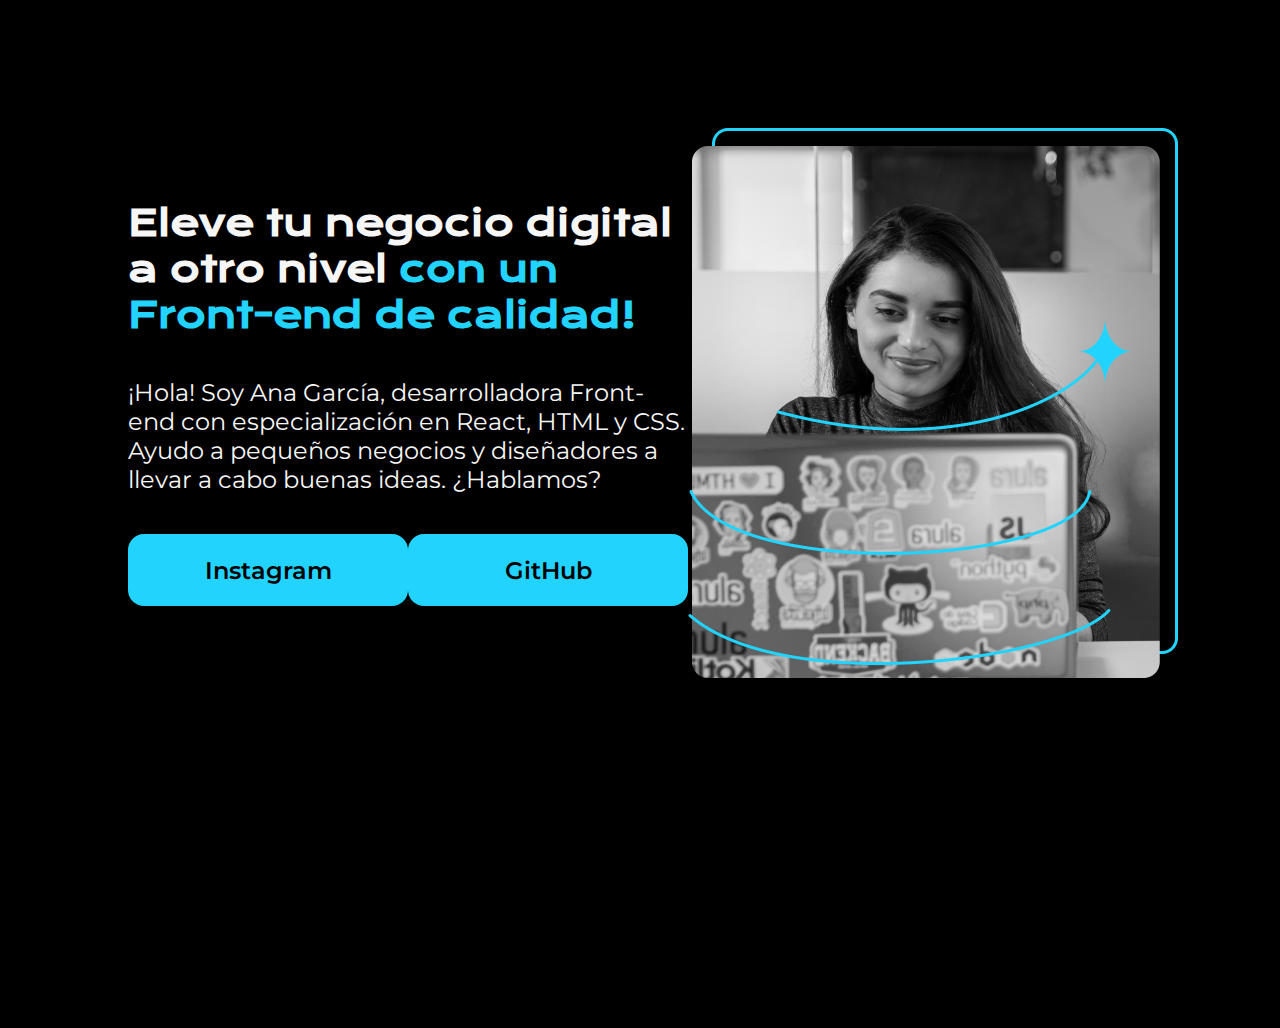
==== principiante-prog/03-html-css/index.html @ 8ad69adc "first commit" ====
<!DOCTYPE html>
<html lang="es-mx">
    <head>
        <meta charset="UTF-8" />
        <meta http-equiv="X-UA-Compatible" content="IE=edge" />
        <meta name="viewport" content="width=device-width, initial-scale=1.0" />
        <title>Portafolio</title>
        <link rel="stylesheet" href="style.css" />
    </head>
    <body>
        <header></header>
        <main class="presentacion">
            <section class="presentacion__contenido">
                <h1 class="presentacion__contenido__titulo">
                    Eleve tu negocio digital a otro nivel
                    <strong class="titulo-destaque"
                        >con un Front-end de calidad!
                    </strong>
                </h1>
                <p class="presentacion__contenido__texto">
                    ¡Hola! Soy Ana García, desarrolladora Front-end con
                    especialización en React, HTML y CSS. Ayudo a pequeños
                    negocios y diseñadores a llevar a cabo buenas ideas.
                    ¿Hablamos?
                </p>
                <div class="presentacion__enlaces">
                    <a
                        class="presentacion__enlaces__link"
                        href="https://instagram.com/"
                        >Instagram</a
                    >
                    <a
                        class="presentacion__enlaces__link"
                        href="https://github.com/"
                        >GitHub</a
                    >
                </div>
            </section>
            <img
                src="Imagen.png"
                alt="Foto de Ana García desarrolando un proyecto"
            />
        </main>
        <footer></footer>
    </body>
</html>
---- principiante-prog/03-html-css/style.css ----
@import url('https://fonts.googleapis.com/css2?family=Krona+One&family=Montserrat&display=swap');

* {
    padding: 0;
    margin: 0;
}

body {
    height: 100vh;
    box-sizing: border-box;
    background-color: #000000;
    color: #f6f6f6;
}

.titulo-destaque {
    color: #22d4fd;
}

.presentacion {
    margin: 10%;
    display: flex;
    align-items: center;
    justify-content: space-between;
}

.presentacion__contenido {
    width: 615px;
    display: flex;
    flex-direction: column;
    gap: 40px;
}

.presentacion__contenido__titulo {
    font-size: 36px;
    font-family: 'Krona One', sans-serif;
}

.presentacion__contenido__texto {
    font-size: 24px;
    font-family: 'Montserrat', sans-serif;
}

.presentacion__enlaces {
    display: flex;
    justify-content: space-between;
}

.presentacion__enlaces__link {
    width: 280px;
    background-color: #22d4fd;
    text-decoration: none;
    text-align: center;
    border-radius: 16px;
    padding-block: 21.5px;
    font-family: 'Montserrat', sans-serif;
    font-size: 24px;
    font-weight: 600;
    color: #000;
}
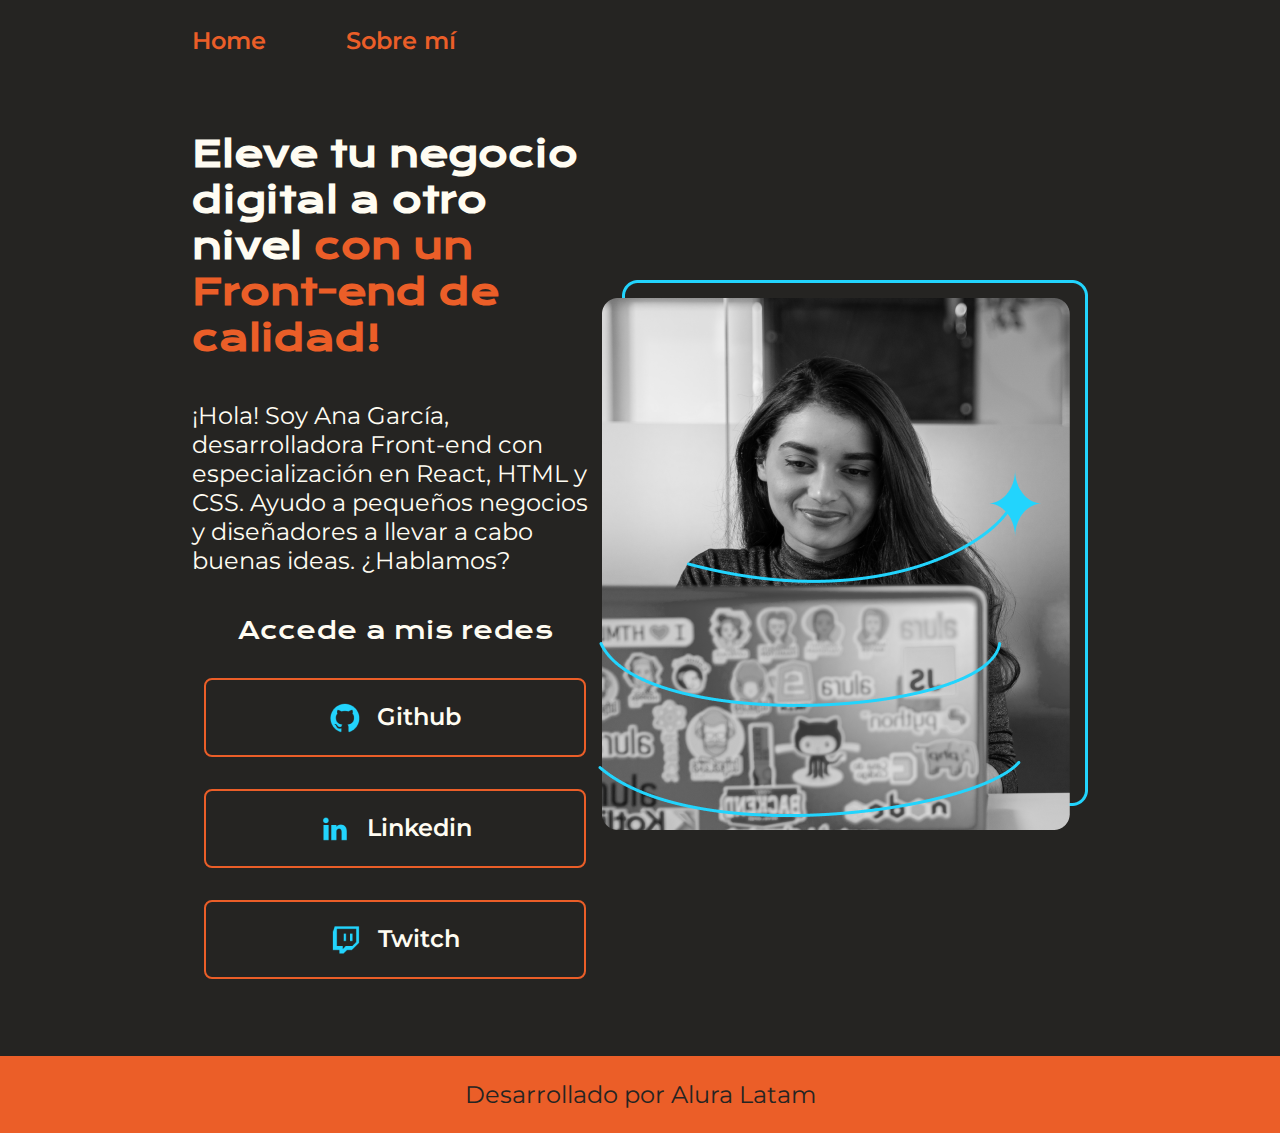
==== commit cad7d6eb: "completamos el curso html-css con variables" ====
--- a/principiante-prog/03-html-css/index.html
+++ b/principiante-prog/03-html-css/index.html
@@ -5,10 +5,15 @@
         <meta http-equiv="X-UA-Compatible" content="IE=edge" />
         <meta name="viewport" content="width=device-width, initial-scale=1.0" />
         <title>Portafolio</title>
-        <link rel="stylesheet" href="style.css" />
+        <link rel="stylesheet" href="./styles/style.css" />
     </head>
     <body>
-        <header></header>
+        <header class="header">
+            <nav class="header__menu">
+                <a class="header__menu__link" href="index.html">Home</a>
+                <a class="header__menu__link" href="about.html">Sobre mí</a>
+            </nav>
+        </header>
         <main class="presentacion">
             <section class="presentacion__contenido">
                 <h1 class="presentacion__contenido__titulo">
@@ -24,23 +29,39 @@
                     ¿Hablamos?
                 </p>
                 <div class="presentacion__enlaces">
-                    <a
-                        class="presentacion__enlaces__link"
-                        href="https://instagram.com/"
-                        >Instagram</a
-                    >
+                    <h2 class="presentacion__enlaces__subtitulo">
+                        Accede a mis redes
+                    </h2>
                     <a
                         class="presentacion__enlaces__link"
                         href="https://github.com/"
-                        >GitHub</a
                     >
+                        <img src="./assets/github.png" />
+                        Github
+                    </a>
+                    <a
+                        class="presentacion__enlaces__link"
+                        href="https://linkedin.com/in/"
+                    >
+                        <img src="./assets/linkedin.png" />
+                        Linkedin
+                    </a>
+                    <a
+                        class="presentacion__enlaces__link"
+                        href="https://twitch.tv/"
+                    >
+                        <img src="./assets/twitch.png" />
+                        Twitch
+                    </a>
                 </div>
             </section>
             <img
-                src="Imagen.png"
+                src="./assets/Imagen.png"
                 alt="Foto de Ana García desarrolando un proyecto"
             />
         </main>
-        <footer></footer>
+        <footer class="footer">
+            <p>Desarrollado por Alura Latam</p>
+        </footer>
     </body>
 </html>
--- a/principiante-prog/03-html-css/styles/style.css
+++ b/principiante-prog/03-html-css/styles/style.css
@@ -0,0 +1,117 @@
+@import url('https://fonts.googleapis.com/css2?family=Krona+One&family=Montserrat:wght@400;600&display=swap');
+
+:root {
+    /* --color-primario: #000;
+    --color-secundario: #f6f6f6;
+    --color-terciario: #22d4fd;
+    --color-hover: #272727; */
+
+    --color-primario: #252422;
+    --color-secundario: #fffcf2;
+    --color-terciario: #eb5e28;
+    --color-hover: #403d39;
+
+    --fuente-montserrat: 'Montserrat', sans-serif;
+    --fuente-krona: 'Krona One', sans-serif;
+}
+
+* {
+    padding: 0;
+    margin: 0;
+}
+
+body {
+    height: 100vh;
+    box-sizing: border-box;
+    background-color: var(--color-primario);
+    color: var(--color-secundario);
+}
+
+.header {
+    padding: 2% 0 0 15%;
+}
+
+.header__menu {
+    display: flex;
+    gap: 80px;
+}
+
+.header__menu__link {
+    font-family: var(--fuente-montserrat);
+    font-size: 24px;
+    font-weight: 600;
+    color: var(--color-terciario);
+    text-decoration: none;
+}
+
+.presentacion {
+    padding: 6% 15%;
+    display: flex;
+    align-items: center;
+    justify-content: space-between;
+}
+
+.presentacion__contenido {
+    width: 615px;
+    display: flex;
+    flex-direction: column;
+    gap: 40px;
+}
+
+.presentacion__contenido__titulo {
+    font-size: 36px;
+    font-family: var(--fuente-krona);
+}
+
+.titulo-destaque {
+    color: var(--color-terciario);
+}
+
+.presentacion__contenido__texto {
+    font-size: 24px;
+    font-family: var(--fuente-montserrat);
+}
+
+.presentacion__enlaces {
+    display: flex;
+    flex-direction: column;
+    justify-content: space-between;
+    align-items: center;
+    gap: 32px;
+}
+
+.presentacion__enlaces__subtitulo {
+    font-family: var(--fuente-krona);
+    font-weight: 400;
+    font-size: 24px;
+}
+
+.presentacion__enlaces__link {
+    display: flex;
+    justify-content: center;
+    gap: 16px;
+    border: 2px solid var(--color-terciario);
+    width: 378px;
+    text-align: center;
+    border-radius: 8px;
+    font-size: 24px;
+    font-weight: 600;
+    padding: 21.5px 0;
+    text-decoration: none;
+    color: var(--color-secundario);
+    font-family: var(--fuente-montserrat);
+}
+
+.presentacion__enlaces__link:hover {
+    background-color: var(--color-hover);
+}
+
+.footer {
+    color: var(--color-primario);
+    background-color: var(--color-terciario);
+    padding: 24px;
+    text-align: center;
+    font-family: var(--fuente-montserrat);
+    font-size: 24px;
+    font-weight: 400;
+}
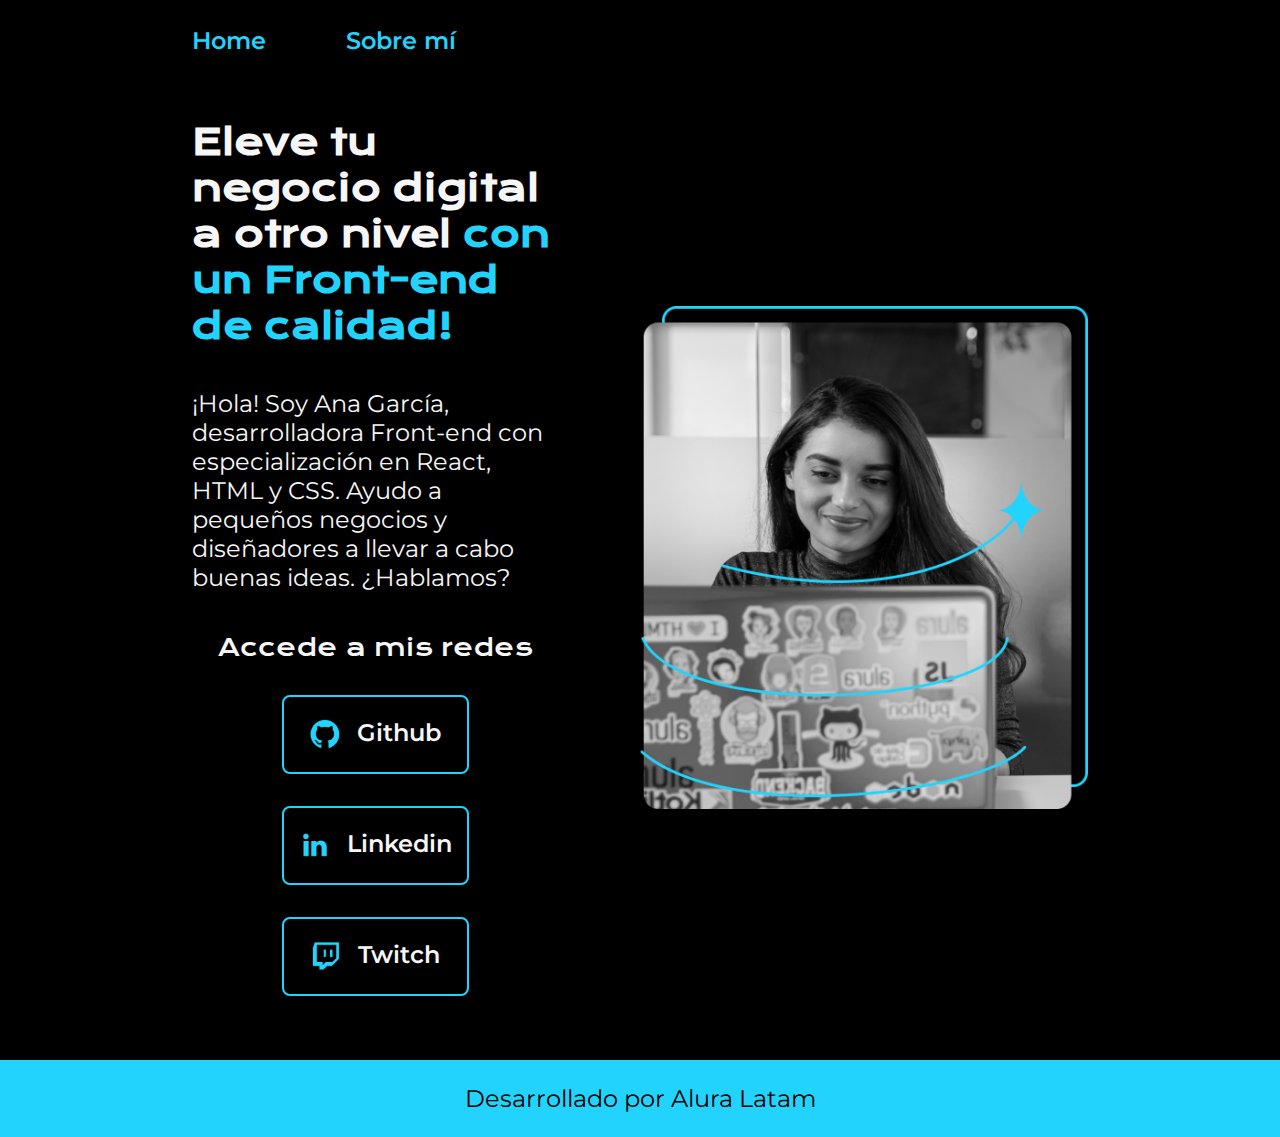
==== commit 31509ef7: "curso nivelacion casi completado, solo falta el challenge" ====
--- a/principiante-prog/03-html-css/index.html
+++ b/principiante-prog/03-html-css/index.html
@@ -5,7 +5,7 @@
         <meta http-equiv="X-UA-Compatible" content="IE=edge" />
         <meta name="viewport" content="width=device-width, initial-scale=1.0" />
         <title>Portafolio</title>
-        <link rel="stylesheet" href="./styles/style.css" />
+        <link rel="stylesheet" href="styles/style.css" />
     </head>
     <body>
         <header class="header">
@@ -56,6 +56,7 @@
                 </div>
             </section>
             <img
+                class="presentacion__imagen"
                 src="./assets/Imagen.png"
                 alt="Foto de Ana García desarrolando un proyecto"
             />
--- a/principiante-prog/03-html-css/styles/style.css
+++ b/principiante-prog/03-html-css/styles/style.css
@@ -1,65 +1,63 @@
 @import url('https://fonts.googleapis.com/css2?family=Krona+One&family=Montserrat:wght@400;600&display=swap');
 
 :root {
-    /* --color-primario: #000;
+    --color-primario: #000000;
     --color-secundario: #f6f6f6;
     --color-terciario: #22d4fd;
-    --color-hover: #272727; */
+    --color-hover: #272727;
 
-    --color-primario: #252422;
-    --color-secundario: #fffcf2;
-    --color-terciario: #eb5e28;
-    --color-hover: #403d39;
-
+    --fuente-krona: 'Krona One', sans-serif;
     --fuente-montserrat: 'Montserrat', sans-serif;
-    --fuente-krona: 'Krona One', sans-serif;
 }
 
 * {
+    margin: 0;
     padding: 0;
-    margin: 0;
+}
+
+html {
+    font-size: 62.5%;
 }
 
 body {
-    height: 100vh;
     box-sizing: border-box;
     background-color: var(--color-primario);
     color: var(--color-secundario);
 }
 
 .header {
-    padding: 2% 0 0 15%;
+    padding: 2% 0% 0% 15%;
 }
 
 .header__menu {
     display: flex;
-    gap: 80px;
+    gap: 8rem;
 }
-
 .header__menu__link {
     font-family: var(--fuente-montserrat);
-    font-size: 24px;
+    font-size: 2.4rem;
     font-weight: 600;
     color: var(--color-terciario);
     text-decoration: none;
 }
 
 .presentacion {
-    padding: 6% 15%;
+    padding: 5% 15%;
     display: flex;
     align-items: center;
     justify-content: space-between;
+    gap: 8.2rem;
 }
 
 .presentacion__contenido {
-    width: 615px;
+    width: 50%;
     display: flex;
     flex-direction: column;
-    gap: 40px;
+    gap: 4rem;
 }
 
 .presentacion__contenido__titulo {
-    font-size: 36px;
+    font-size: 3.6rem;
     font-family: var(--fuente-krona);
 }
 
@@ -68,7 +66,7 @@
 }
 
 .presentacion__contenido__texto {
-    font-size: 24px;
+    font-size: 2.4rem;
     font-family: var(--fuente-montserrat);
 }
 
@@ -77,24 +75,23 @@
     flex-direction: column;
     justify-content: space-between;
     align-items: center;
-    gap: 32px;
+    gap: 3.2rem;
 }
 
 .presentacion__enlaces__subtitulo {
     font-family: var(--fuente-krona);
     font-weight: 400;
-    font-size: 24px;
+    font-size: 2.4rem;
 }
-
 .presentacion__enlaces__link {
     display: flex;
     justify-content: center;
-    gap: 16px;
+    gap: 1.6rem;
     border: 2px solid var(--color-terciario);
-    width: 378px;
+    width: 50%;
     text-align: center;
     border-radius: 8px;
-    font-size: 24px;
+    font-size: 2.4rem;
     font-weight: 600;
     padding: 21.5px 0;
     text-decoration: none;
@@ -106,12 +103,35 @@
     background-color: var(--color-hover);
 }
 
+.presentacion__imagen {
+    width: 50%;
+}
+
 .footer {
     color: var(--color-primario);
     background-color: var(--color-terciario);
-    padding: 24px;
+    padding: 2.4rem;
     text-align: center;
     font-family: var(--fuente-montserrat);
-    font-size: 24px;
+    font-size: 2.4rem;
     font-weight: 400;
 }
+
+@media (max-width: 75em) {
+    .header {
+        padding: 10%;
+    }
+
+    .header__menu {
+        justify-content: center;
+    }
+
+    .presentacion {
+        flex-direction: column-reverse;
+        padding: 5%;
+    }
+
+    .presentacion__contenido {
+        width: auto;
+    }
+}
